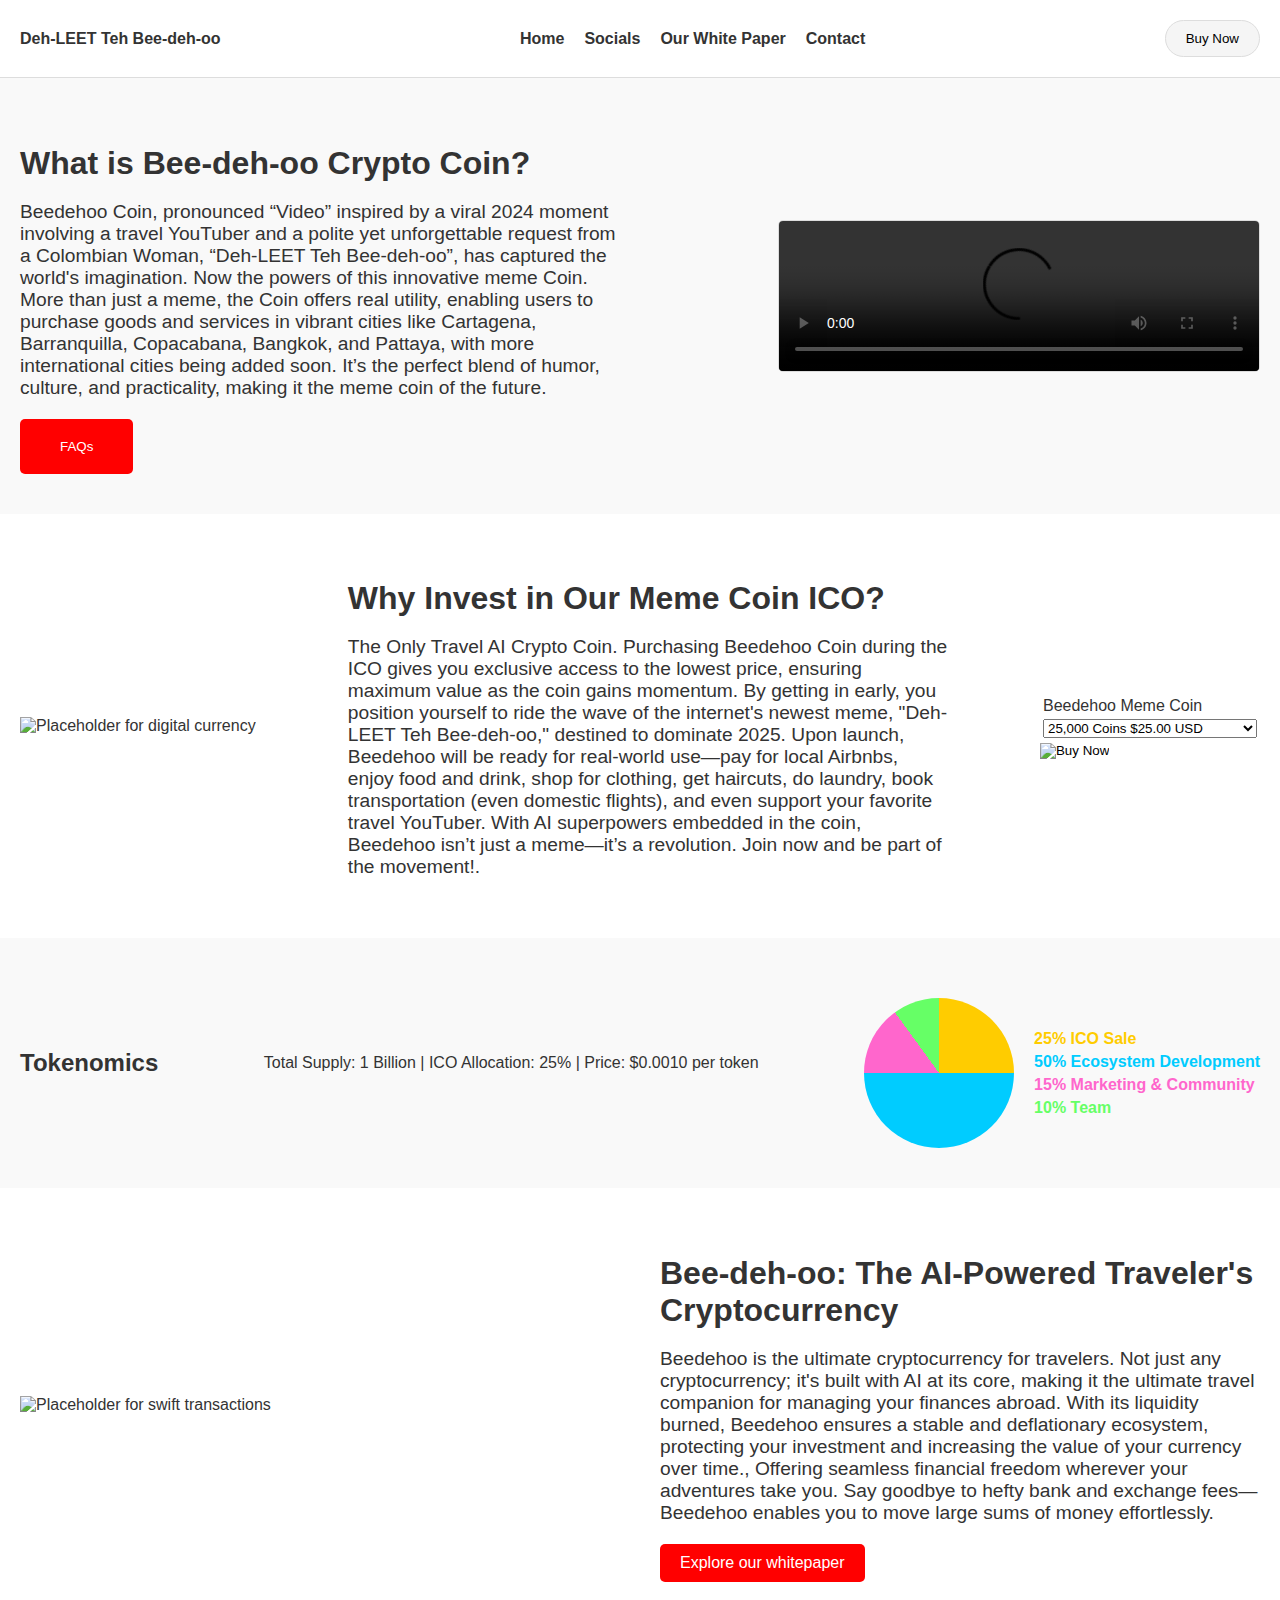
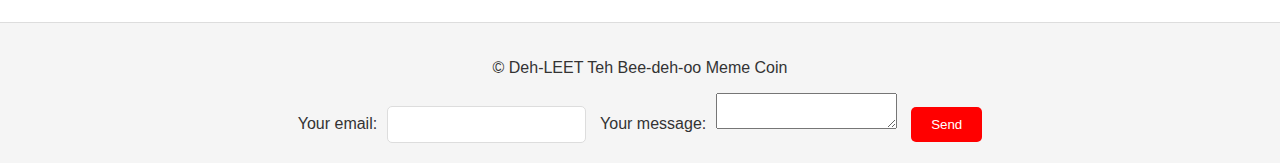
==== index.html @ a0b28b9b "Add files via upload" ====
<!DOCTYPE html>
<html lang="en">
<head>
    <meta charset="UTF-8">
    <meta name="viewport" content="width=device-width, initial-scale=1.0">
    <title>Beedehoo Coin</title>
    <style>
        body, html {
            margin: 0;
            padding: 0;
            font-family: Arial, sans-serif;
            color: #333;
        }

        header {
            display: flex;
            justify-content: space-between;
            align-items: center;
            padding: 20px;
            background-color: #fff;
            border-bottom: 1px solid #ddd;
        }

        header nav {
            display: flex;
            gap: 20px;
        }

        header nav a {
            text-decoration: none;
            color: #333;
            font-weight: bold;
        }

        header .join-button {
            padding: 10px 20px;
            background-color: #f5f5f5;
            border: 1px solid #ddd;
            border-radius: 20px;
            cursor: pointer;
        }

        .section {
            padding: 40px 20px;
            display: flex;
            align-items: center;
            justify-content: space-between;
            gap: 20px;
            flex-wrap: wrap;
        }

        .section:nth-child(odd) {
            background-color: #f9f9f9;
        }

        .section img {
            max-width: 300px;
            height: auto;
        }

        .section-content {
            max-width: 600px;
        }

        .section-content h2 {
            font-size: 2rem;
            margin-bottom: 10px;
        }

        .section-content p {
            font-size: 1.2rem;
            margin-bottom: 20px;
        }

        .section-content button, .section-content a {
            padding: 10px 20px;
            background-color: red;
            color: #fff;
            text-decoration: none;
            border: none;
            border-radius: 5px;
            cursor: pointer;
        }

        .section-content a {
            display: inline-block;
        }

        footer {
            background-color: #f5f5f5;
            padding: 20px;
            text-align: center;
            border-top: 1px solid #ddd;
        }

        footer .subscribe {
            display: flex;
            justify-content: center;
            align-items: center;
            margin-top: 20px;
            gap: 10px;
        }

        footer input[type="email"] {
            padding: 10px;
            border: 1px solid #ddd;
            border-radius: 5px;
        }

        footer button {
            padding: 10px 20px;
            background-color: red;
            color: white;
            border: none;
            border-radius: 5px;
            cursor: pointer;
        }

        video {
            width: 100%;
            max-width: 480px;
            height: auto;
            border: 1px solid #ddd;
            border-radius: 5px;
        }

        .chart {
            display: flex;
            align-items: center;
            gap: 20px;
            margin-top: 20px;
        }

        .tokenomics-chart {
            width: 150px;
            height: 150px;
            background: conic-gradient(
                #ffcc00 0% 25%,    /* ICO Sale */
                #00ccff 25% 75%,   /* Ecosystem Development */
                #ff66cc 75% 90%,   /* Marketing & Community */
                #66ff66 90% 100%   /* Team */
            );
            border-radius: 50%;
        }

        .chart div p {
            margin: 5px 0;
            font-weight: bold;
        }

        .chart div p:nth-child(1) {
            color: #ffcc00;
        }

        .chart div p:nth-child(2) {
            color: #00ccff;
        }

        .chart div p:nth-child(3) {
            color: #ff66cc;
        }

        .chart div p:nth-child(4) {
            color: #66ff66;
        }

        /* Dropdown Menu Styles */
        header nav .dropdown {
            position: relative;
        }

        header nav .dropdown-content {
            display: none;
            position: absolute;
            background-color: #f1f1f1;
            min-width: 160px;
            box-shadow: 0px 8px 16px rgba(0, 0, 0, 0.2);
            z-index: 1;
        }

        header nav .dropdown-content a {
            padding: 12px 16px;
            text-decoration: none;
            color: #333;
            display: block;
        }

        header nav .dropdown-content a:hover {
            background-color: #ddd;
        }

        header nav .dropdown:hover .dropdown-content {
            display: block;
        }

        html {
            scroll-behavior: smooth;
        }

    </style>
</head>
<body>

    <header>
        <div><strong>Deh-LEET Teh Bee-deh-oo</strong></div>
        <nav>
            <a href="#">Home</a>
            <div class="dropdown">
                <a href="#">Socials</a>
                <div class="dropdown-content">
                    <!-- <a href="https://facebook.com" target="_blank">Facebook</a> -->
                    <!-- <a href="https://twitter.com" target="_blank">Twitter</a> -->
                    <!-- <a href="https://instagram.com" target="_blank">Instagram</a> -->
                    <!-- <a href="" target="_blank">Telegram</a> -->
                    <a href="https://chat.google.com/room/AAAAh6MjA50?cls=7" target="_blank">Beedehoo Community</a>
                    <a href="https://www.youtube.com/@Beedehoocoin" target="_blank">YouTube</a>
                    <!-- <a href="https://linkedin.com" target="_blank">LinkedIn</a> -->
                </div>
            </div>
            <a href="ourwhitepaper.html">Our White Paper</a>
            <a href="contactus.html">Contact</a>
        </nav>
        <a href="#buy-section">
        <button class="join-button">Buy Now</button>
        </a>
    </header>

    <main>
        <!-- Section 1 -->
        <section class="section">
            <div class="section-content">
                <h2>What is Bee-deh-oo Crypto Coin?</h2>
                <p>Beedehoo Coin, pronounced “Video” inspired by a viral 2024 moment involving a travel YouTuber and a polite yet unforgettable request from a Colombian Woman, “Deh-LEET Teh Bee-deh-oo”, has captured the world's imagination. Now the powers of this innovative meme Coin. More than just a meme, the Coin offers real utility, enabling users to purchase goods and services in vibrant cities like Cartagena, Barranquilla, Copacabana, Bangkok, and Pattaya, with more international cities being added  soon. It’s the perfect blend of humor, culture, and practicality, making it the meme coin of the future.
                </p>              
                <a href="faq.html">
                    <button>FAQs</button>
                  </a>
            </div>
            <video src="Beedehoo.mp4" controls>
                <p>Your browser does not support HTML video. Here is a <a href="https://beedehoomemecoin.netlify.app/beedehoo.mp4">link to the video</a> instead.</p>
            </video>                       
        </section>

        <!-- Section 2 -->
        <section id="buy-section" class="section">
            <div class="content">
                <img src="https://beedehoomemecoin.netlify.app/african_american_man_using_his_mobile_phone-removebg-preview.png" alt="Placeholder for digital currency">
            </div>                     
            <div class="section-content">
                <h2>Why Invest in Our Meme Coin ICO?</h2>
                <p>The Only Travel AI Crypto Coin. Purchasing Beedehoo Coin during the ICO gives you exclusive access to the lowest price, ensuring maximum value as the coin gains momentum. By getting in early, you position yourself to ride the wave of the internet's newest meme, "Deh-LEET Teh Bee-deh-oo," destined to dominate 2025. Upon launch, Beedehoo will be ready for real-world use—pay for local Airbnbs, enjoy food and drink, shop for clothing, get haircuts, do laundry, book transportation (even domestic flights), and even support your favorite travel YouTuber. With AI superpowers embedded in the coin, Beedehoo isn’t just a meme—it’s a revolution. Join now and be part of the movement!.
                </p>
            </div>            
                <form action="https://www.paypal.com/cgi-bin/webscr" method="post" target="_top">
                    <input type="hidden" name="cmd" value="_s-xclick" />
                    <input type="hidden" name="hosted_button_id" value="T5H7YS8YX5RAS" />
                    <table>
                      <tr>
                        <td>
                          <input type="hidden" name="on0" value="Beedehoo Meme Coin"/>
                          Beedehoo Meme Coin
                        </td>
                      </tr>
                      <tr>
                        <td>
                          <select name="os0">
                            <option value="25,000 Coins">
                              25,000 Coins $25.00 USD
                            </option>
                            <option value="100,000 Coins">
                              100,000 Coins $100.00 USD
                            </option>
                            <option value="2,000,000 Coins">
                              2,000,000 Coins $2,000.00 USD
                            </option>
                          </select>
                        </td>
                      </tr>
                    </table>
                    <input type="hidden" name="currency_code" value="USD" />
                    <input type="image" src="https://www.paypalobjects.com/en_US/i/btn/btn_buynowCC_LG.gif" border="0" name="submit" title="PayPal - The safer, easier way to pay online!" alt="Buy Now" />
                  </form>
            </div>
        </section>

       <!-- Section 3 -->
<section class="section">
    <h2>Tokenomics</h2>
    <p>Total Supply: 1 Billion | ICO Allocation: 25% | Price: $0.0010 per token</p>
    <div class="chart">
        <div class="tokenomics-chart"></div>
        <div>
            <p><strong>25%</strong> ICO Sale</p>
            <p><strong>50%</strong> Ecosystem Development</p>
            <p><strong>15%</strong> Marketing & Community</p>
            <p><strong>10%</strong> Team</p>
        </div>
    </div>
</section>

        <!-- Section 4 -->
        <section class="section">
            <img src="https://beedehoomemecoin.netlify.app/beedehooicon.png" alt="Placeholder for swift transactions">
            <div class="section-content">
                <h2>Bee-deh-oo: The AI-Powered Traveler's Cryptocurrency</h2>
                <p>Beedehoo is the ultimate cryptocurrency for travelers. Not just any cryptocurrency; it's built with AI at its core, making it the ultimate travel companion for managing your finances abroad. With its liquidity burned, Beedehoo ensures a stable and deflationary ecosystem, protecting your investment and increasing the value of your currency over time., Offering seamless financial freedom wherever your adventures take you. Say goodbye to hefty bank and exchange fees—Beedehoo enables you to move large sums of money effortlessly.
                </p>
                <a href="ourwhitepaper.html">Explore our whitepaper</a>
            </div>
        </section>
    </main>

    <footer style="text-align: center;">
        <div>
            <p>&copy; Deh-LEET Teh Bee-deh-oo Meme Coin</p>
        </div>
        <!-- Centered form with horizontal layout -->
        <form 
            action="https://formspree.io/f/mzzbqkbe" 
            method="POST"
            style="display: inline-block; text-align: center;"
        >
            <label style="margin-right: 10px;">
                Your email:
                <input type="email" name="email" style="margin-left: 5px;">
            </label>
            <label style="margin-right: 10px;">
                Your message:
                <textarea name="message" style="margin-left: 5px;"></textarea>
            </label>
            <!-- other form fields go here -->
            <button type="submit">Send</button>
        </form>
    </footer>
</body>
</html>
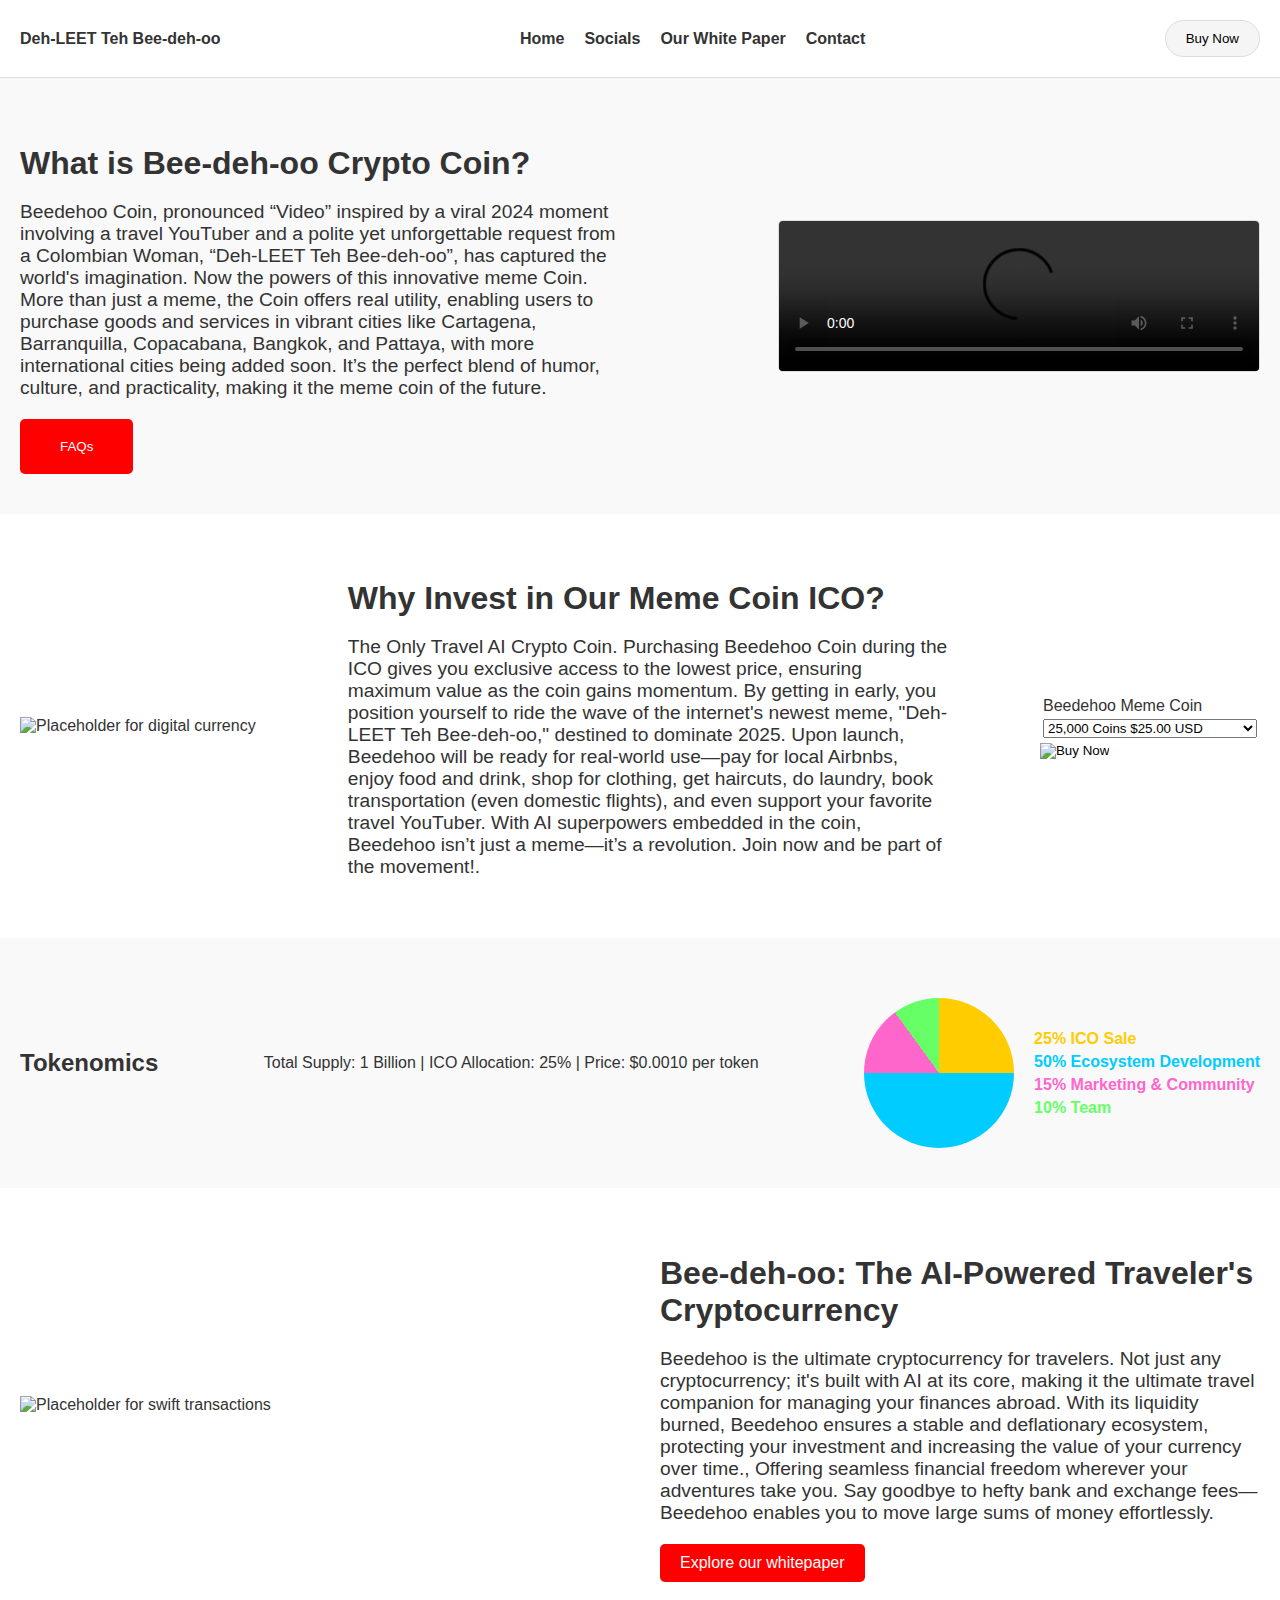
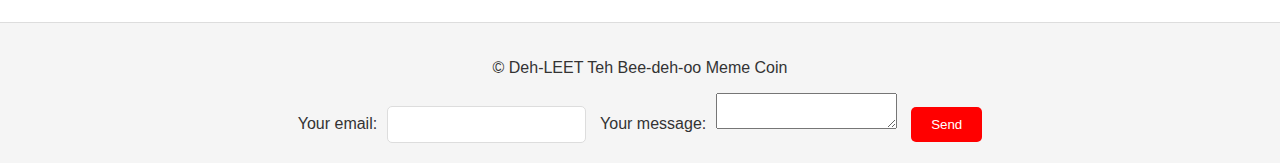
==== commit 621bd8d0: "Add files via upload" ====
--- a/index.html
+++ b/index.html
@@ -209,7 +209,7 @@
                 <a href="#">Socials</a>
                 <div class="dropdown-content">
                     <!-- <a href="https://facebook.com" target="_blank">Facebook</a> -->
-                    <!-- <a href="https://twitter.com" target="_blank">Twitter</a> -->
+                    <a href="https://x.com/beedehoocoin" target="_blank">Twitter</a> 
                     <!-- <a href="https://instagram.com" target="_blank">Instagram</a> -->
                     <!-- <a href="" target="_blank">Telegram</a> -->
                     <a href="https://chat.google.com/room/AAAAh6MjA50?cls=7" target="_blank">Beedehoo Community</a>
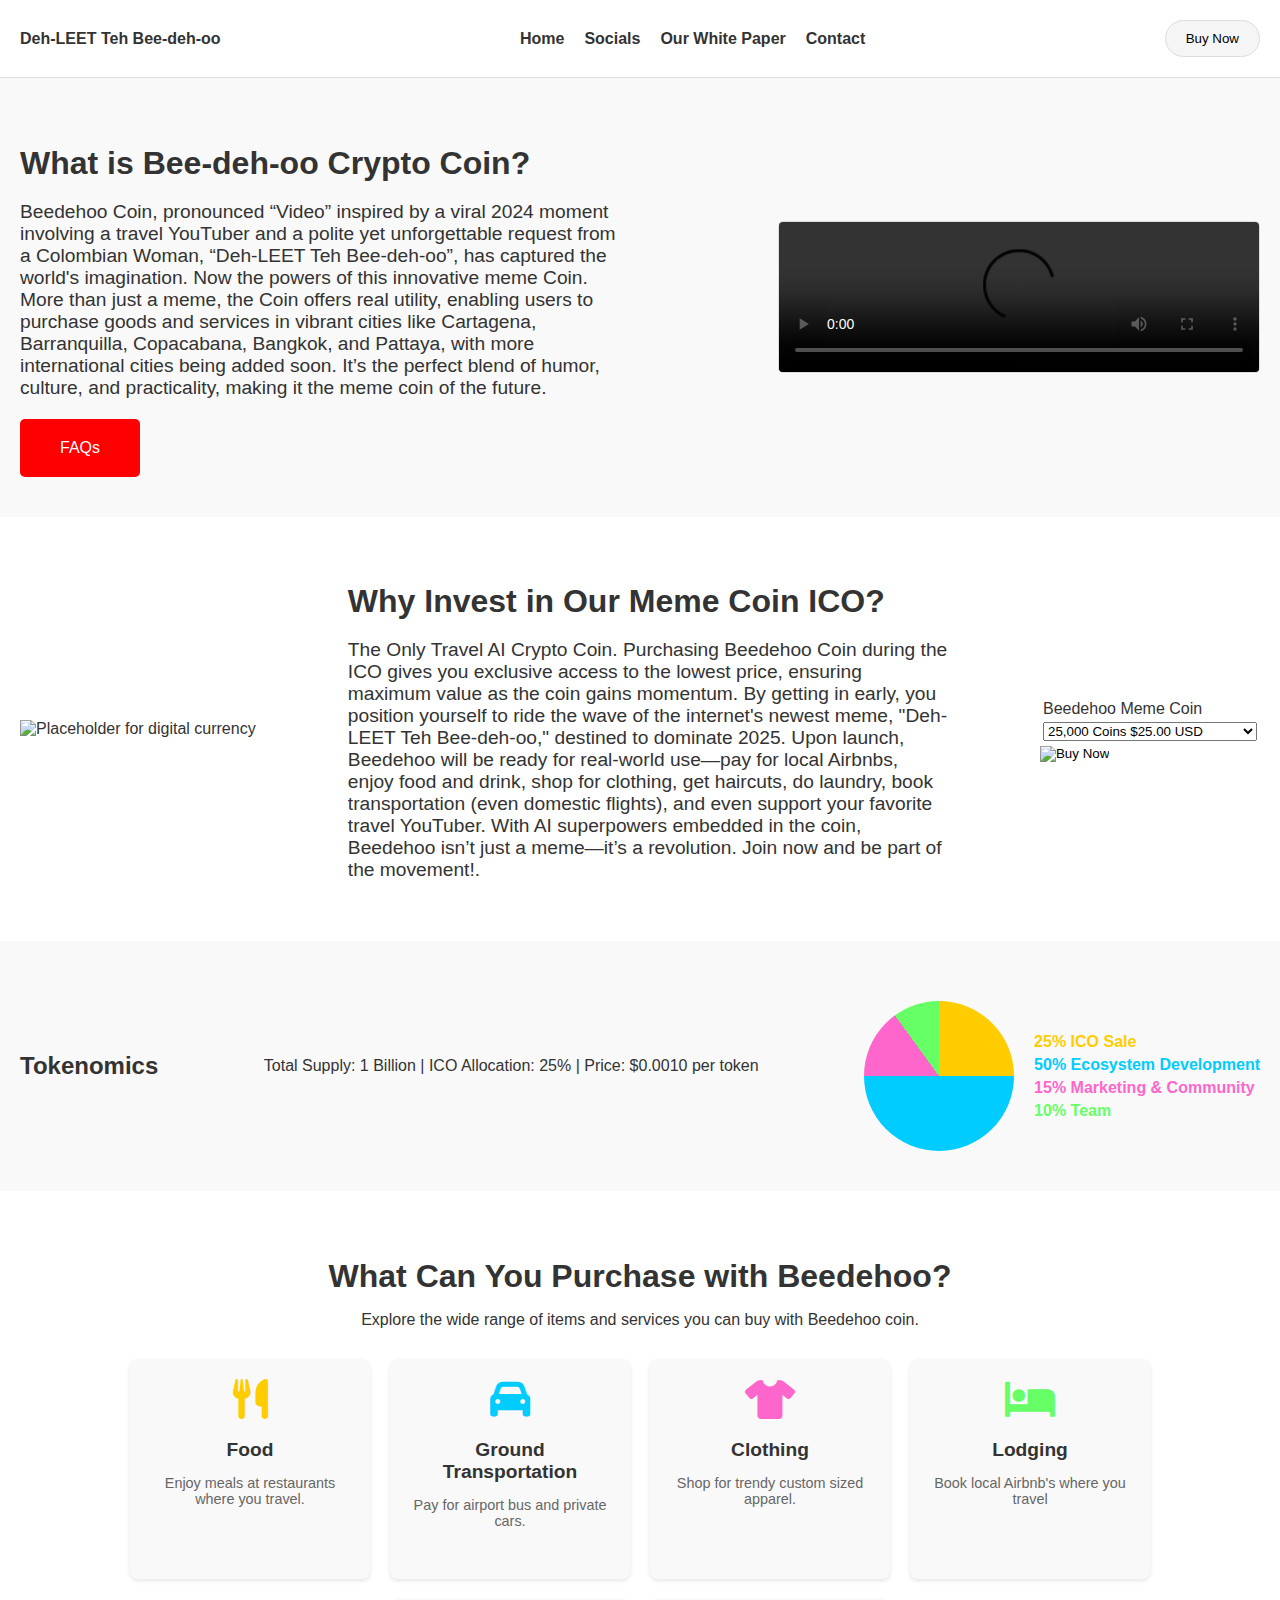
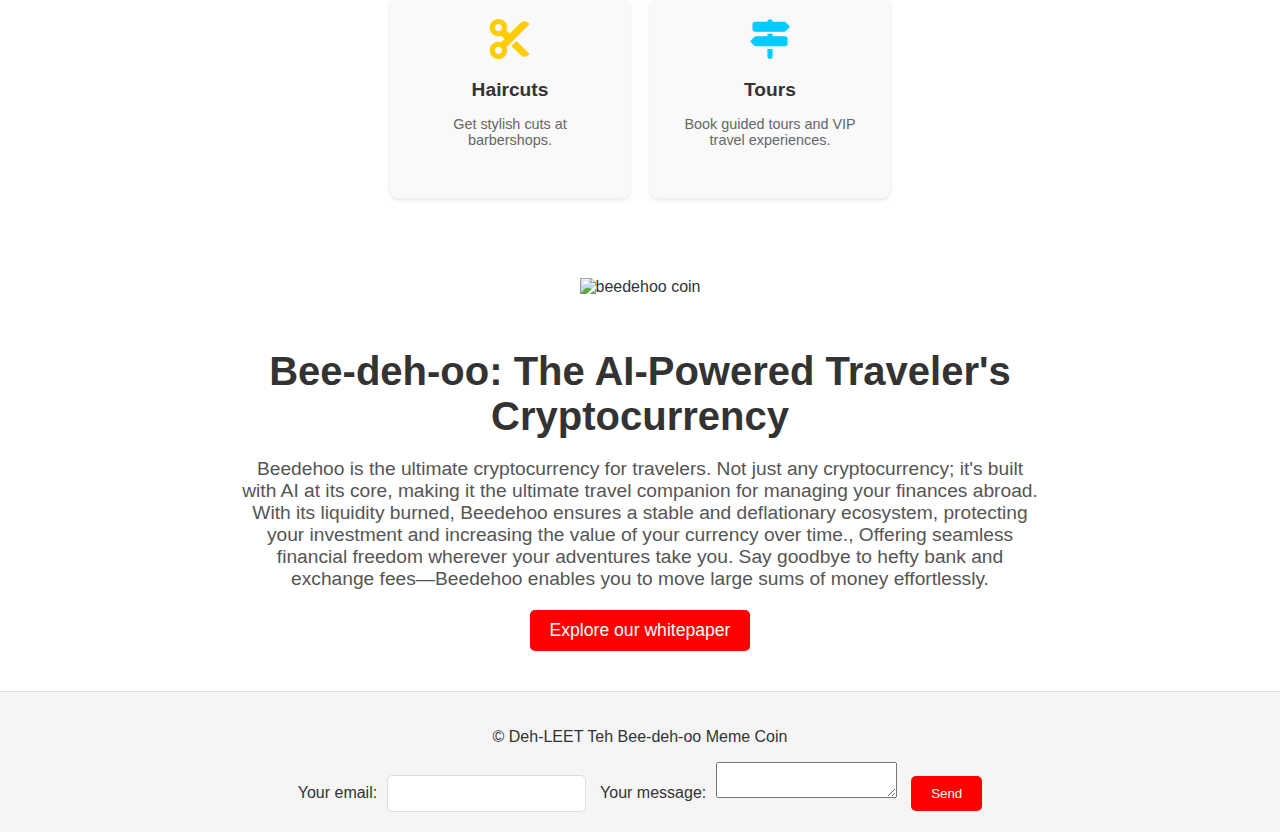
==== commit ad87bb56: "Add files via upload" ====
--- a/index.html
+++ b/index.html
@@ -3,12 +3,13 @@
 <head>
     <meta charset="UTF-8">
     <meta name="viewport" content="width=device-width, initial-scale=1.0">
+    <link rel="stylesheet" href="https://cdnjs.cloudflare.com/ajax/libs/font-awesome/6.0.0/css/all.min.css">
     <title>Beedehoo Coin</title>
     <style>
         body, html {
             margin: 0;
             padding: 0;
-            font-family: Arial, sans-serif;
+            font-family: sans-serif;
             color: #333;
         }
 
@@ -197,6 +198,115 @@
             scroll-behavior: smooth;
         }
 
+        /* Section 4 Styling */
+.section4 {
+  background-color: #ffffff; /* White background */
+  padding: 40px 20px;
+  text-align: center;
+}
+
+.section4 h2 {
+  font-family: sans-serif;
+  font-size: 2em;
+  margin-bottom: 10px;
+}
+
+.section4 p {
+  font-family: sans-serif;
+  font-size: 1em;
+  margin-bottom: 30px;
+}
+
+.section4-container {
+  display: flex;
+  flex-wrap: wrap;
+  justify-content: center;
+  gap: 20px;
+}
+
+.section4-feature {
+  background: #f9f9f9; /* Subtle light gray card background */
+  padding: 20px;
+  border-radius: 8px;
+  width: 200px;
+  box-shadow: 0 2px 4px rgba(0, 0, 0, 0.1);
+  text-align: center;
+}
+
+.section4-feature h3 {
+  font-family: sans-serif;
+  font-size: 1.2em;
+  margin: 10px 0;
+}
+
+.section4-feature p {
+  font-family: sans-serif;
+  font-size: 0.9em;
+  color: #666666; /* Subtle text color */
+}
+
+.section4-icon {
+  font-size: 2.5em; /* Icon size */
+  margin-bottom: 10px;
+}
+
+/* Icon Colors */
+.section4-feature:nth-child(1) .section4-icon { color: #ffcc00; } /* Food */
+.section4-feature:nth-child(2) .section4-icon { color: #00ccff; } /* Ground Transportation */
+.section4-feature:nth-child(3) .section4-icon { color: #ff66cc; } /* Clothing */
+.section4-feature:nth-child(4) .section4-icon { color: #66ff66; } /* Lodging */
+.section4-feature:nth-child(5) .section4-icon { color: #ffcc00; } /* Haircuts */
+.section4-feature:nth-child(6) .section4-icon { color: #00ccff; } /* Tours */
+
+
+.section5 {
+  background-color: #ffffff; /* White background */
+  padding: 40px 20px; /* Add some padding */
+  display: flex;
+  flex-direction: column;
+  align-items: center;
+  text-align: center;
+}
+
+.section5 img {
+  max-width: 150px; /* Adjust image size */
+  margin-bottom: 20px;
+}
+
+.section5 .section-content {
+  max-width: 800px; /* Set a maximum width for the text content */
+}
+
+.section5 h2 {
+  font-size: 2.5em;
+  color: #333333; /* Dark gray for the text */
+  margin-bottom: 15px;
+}
+
+.section5 p {
+  font-size: 1.2em;
+  color: #555555; /* Medium gray for paragraph text */
+  margin-bottom: 20px;
+}
+
+.section5 a {
+  display: inline-block;
+  font-size: 1.1em;
+  text-decoration: none;
+  padding: 10px 20px;
+  border-radius: 5px;
+}
+
+.section .section-content button {
+  font-family: sans-serif; /* Set font to sans-serif */
+  font-size: 1em; /* Adjust size if needed */
+  color: #ffffff; /* White text color */
+  border: none;
+  border-radius: 5px;
+  padding: 10px 20px;
+  cursor: pointer;
+  transition: background-color 0.3s, transform 0.2s;
+}
     </style>
 </head>
 <body>
@@ -298,16 +408,60 @@
     </div>
 </section>
 
-        <!-- Section 4 -->
-        <section class="section">
-            <img src="https://beedehoomemecoin.netlify.app/beedehooicon.png" alt="Placeholder for swift transactions">
+       <!-- Section 4 -->
+<section class="section4">
+    <h2>What Can You Purchase with Beedehoo?</h2>
+    <p>Explore the wide range of items and services you can buy with Beedehoo coin.</p>
+    <div class="section4-container">
+      <!-- Food -->
+      <div class="section4-feature">
+        <i class="fa fa-utensils section4-icon"></i>
+        <h3>Food</h3>
+        <p>Enjoy meals at restaurants where you travel.</p>
+      </div>
+      <!-- Ground Transportation -->
+      <div class="section4-feature">
+        <i class="fa fa-car section4-icon"></i>
+        <h3>Ground Transportation</h3>
+        <p>Pay for airport bus and private cars.</p>
+      </div>
+      <!-- Clothing -->
+      <div class="section4-feature">
+        <i class="fa fa-tshirt section4-icon"></i>
+        <h3>Clothing</h3>
+        <p>Shop for trendy custom sized apparel.</p>
+      </div>
+      <!-- Lodging -->
+      <div class="section4-feature">
+        <i class="fa fa-bed section4-icon"></i>
+        <h3>Lodging</h3>
+        <p>Book local Airbnb's where you travel</p>
+      </div>
+      <!-- Haircuts -->
+      <div class="section4-feature">
+        <i class="fa fa-cut section4-icon"></i>
+        <h3>Haircuts</h3>
+        <p>Get stylish cuts at barbershops.</p>
+      </div>
+      <!-- Tours -->
+      <div class="section4-feature">
+        <i class="fa fa-map-signs section4-icon"></i>
+        <h3>Tours</h3>
+        <p>Book guided tours and VIP travel experiences.</p>
+      </div>
+    </div>
+  </section>
+  
+        <!-- Section 5-->
+          <section class="section5">
+            <img src="https://beedehoomemecoin.netlify.app/beedehooicon.png" alt="beedehoo coin">
             <div class="section-content">
-                <h2>Bee-deh-oo: The AI-Powered Traveler's Cryptocurrency</h2>
-                <p>Beedehoo is the ultimate cryptocurrency for travelers. Not just any cryptocurrency; it's built with AI at its core, making it the ultimate travel companion for managing your finances abroad. With its liquidity burned, Beedehoo ensures a stable and deflationary ecosystem, protecting your investment and increasing the value of your currency over time., Offering seamless financial freedom wherever your adventures take you. Say goodbye to hefty bank and exchange fees—Beedehoo enables you to move large sums of money effortlessly.
-                </p>
-                <a href="ourwhitepaper.html">Explore our whitepaper</a>
+              <h2>Bee-deh-oo: The AI-Powered Traveler's Cryptocurrency</h2>
+              <p>Beedehoo is the ultimate cryptocurrency for travelers. Not just any cryptocurrency; it's built with AI at its core, making it the ultimate travel companion for managing your finances abroad. With its liquidity burned, Beedehoo ensures a stable and deflationary ecosystem, protecting your investment and increasing the value of your currency over time., Offering seamless financial freedom wherever your adventures take you. Say goodbye to hefty bank and exchange fees—Beedehoo enables you to move large sums of money effortlessly.</p>
+              <a href="ourwhitepaper.html">Explore our whitepaper</a>
             </div>
-        </section>
+          </section>
+          
     </main>
 
     <footer style="text-align: center;">
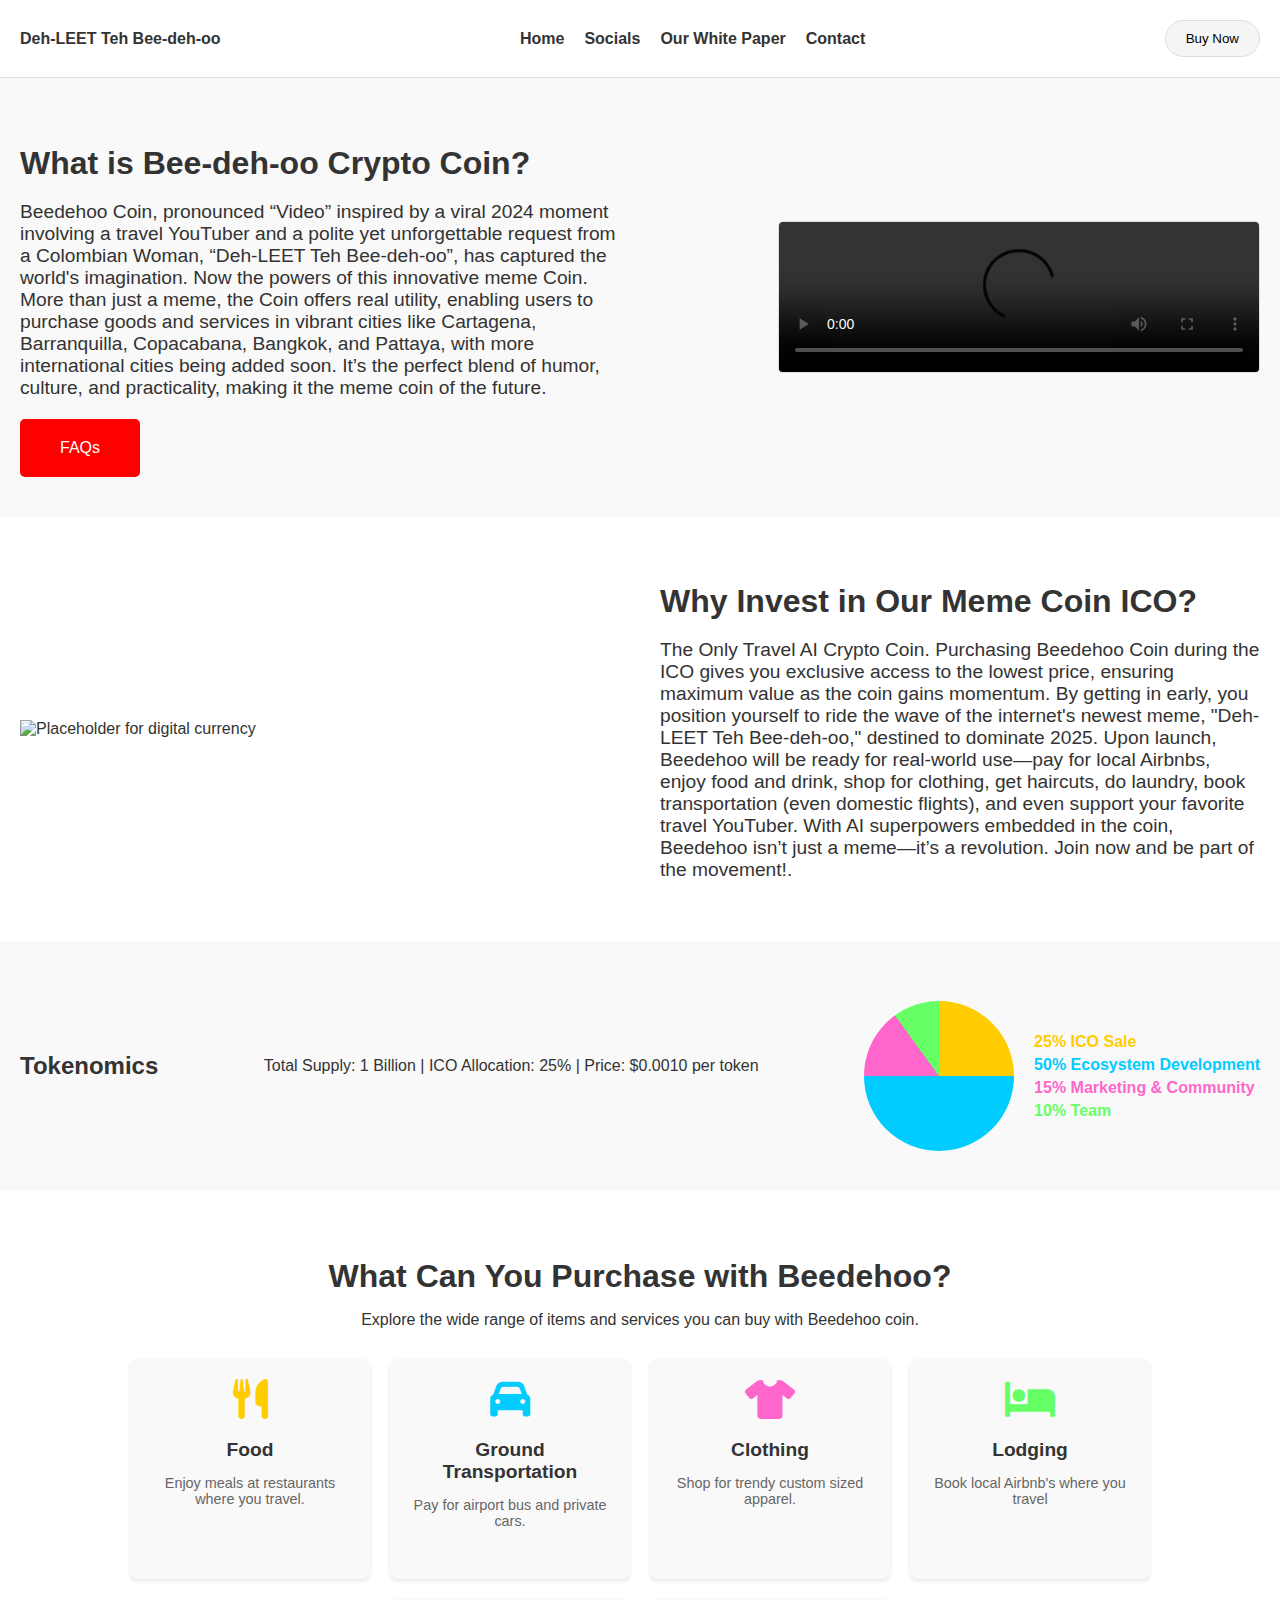
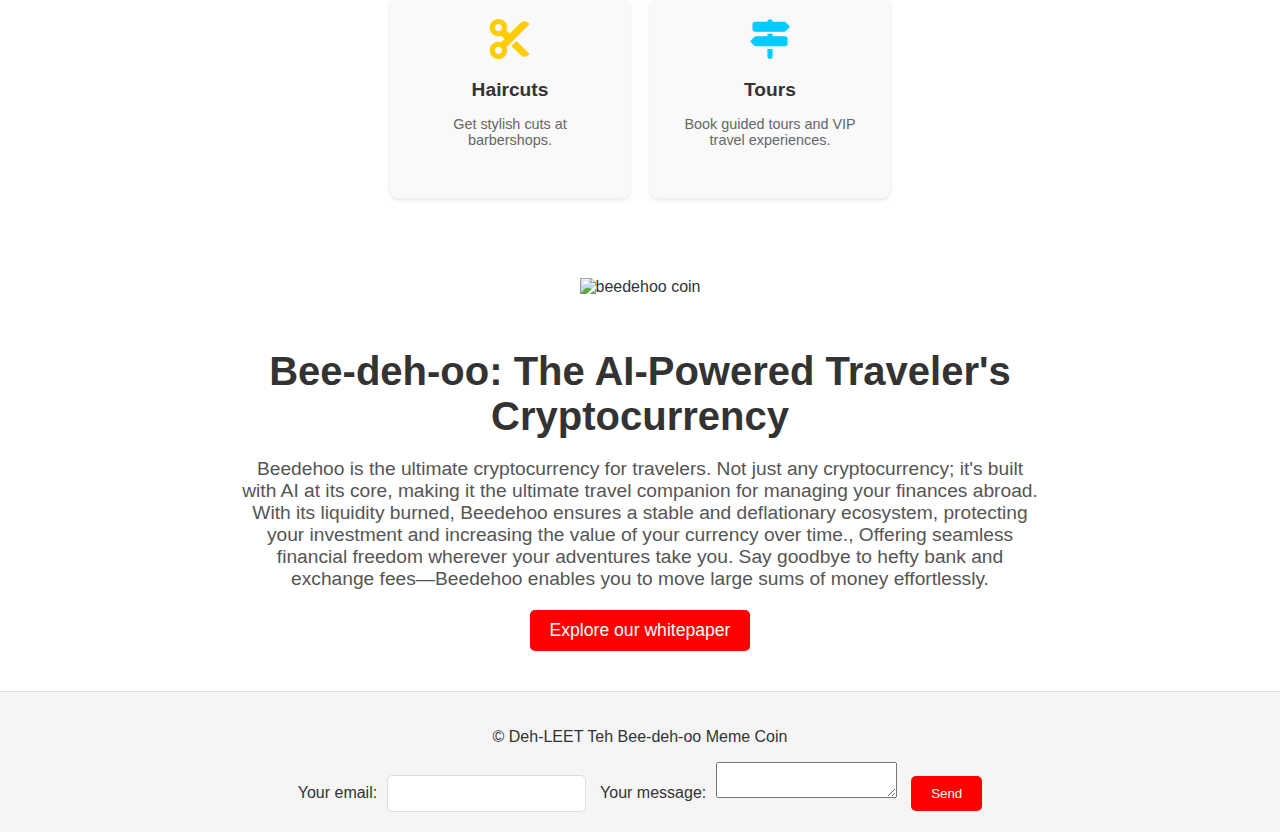
==== commit c739689b: "Update index.html" ====
--- a/index.html
+++ b/index.html
@@ -361,36 +361,6 @@
                 <p>The Only Travel AI Crypto Coin. Purchasing Beedehoo Coin during the ICO gives you exclusive access to the lowest price, ensuring maximum value as the coin gains momentum. By getting in early, you position yourself to ride the wave of the internet's newest meme, "Deh-LEET Teh Bee-deh-oo," destined to dominate 2025. Upon launch, Beedehoo will be ready for real-world use—pay for local Airbnbs, enjoy food and drink, shop for clothing, get haircuts, do laundry, book transportation (even domestic flights), and even support your favorite travel YouTuber. With AI superpowers embedded in the coin, Beedehoo isn’t just a meme—it’s a revolution. Join now and be part of the movement!.
                 </p>
             </div>            
-                <form action="https://www.paypal.com/cgi-bin/webscr" method="post" target="_top">
-                    <input type="hidden" name="cmd" value="_s-xclick" />
-                    <input type="hidden" name="hosted_button_id" value="T5H7YS8YX5RAS" />
-                    <table>
-                      <tr>
-                        <td>
-                          <input type="hidden" name="on0" value="Beedehoo Meme Coin"/>
-                          Beedehoo Meme Coin
-                        </td>
-                      </tr>
-                      <tr>
-                        <td>
-                          <select name="os0">
-                            <option value="25,000 Coins">
-                              25,000 Coins $25.00 USD
-                            </option>
-                            <option value="100,000 Coins">
-                              100,000 Coins $100.00 USD
-                            </option>
-                            <option value="2,000,000 Coins">
-                              2,000,000 Coins $2,000.00 USD
-                            </option>
-                          </select>
-                        </td>
-                      </tr>
-                    </table>
-                    <input type="hidden" name="currency_code" value="USD" />
-                    <input type="image" src="https://www.paypalobjects.com/en_US/i/btn/btn_buynowCC_LG.gif" border="0" name="submit" title="PayPal - The safer, easier way to pay online!" alt="Buy Now" />
-                  </form>
-            </div>
         </section>
 
        <!-- Section 3 -->
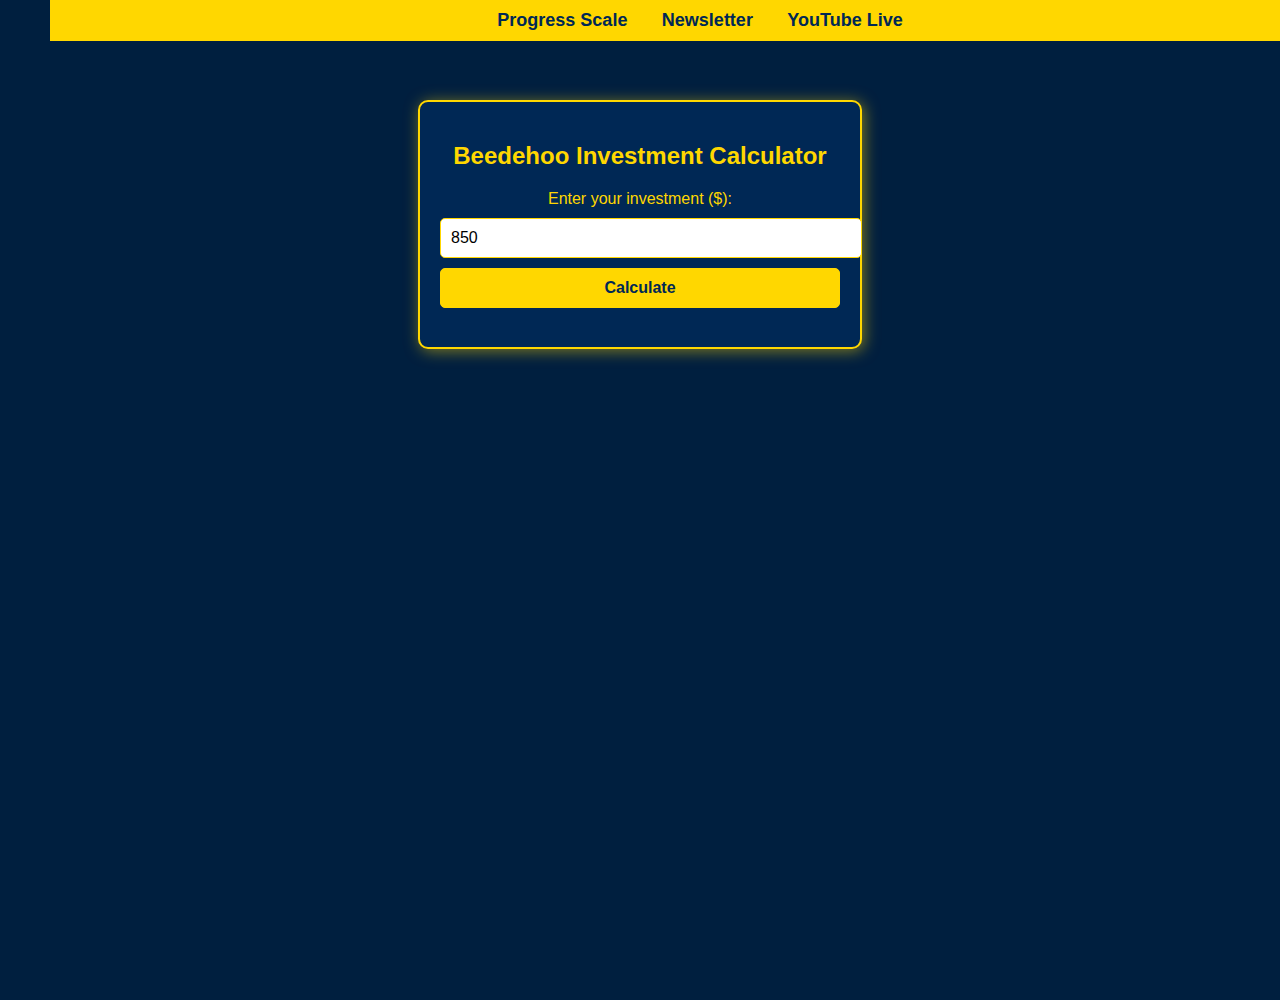
==== commit c2d6380b: "Add files via upload" ====
--- a/index.html
+++ b/index.html
@@ -3,458 +3,101 @@
 <head>
     <meta charset="UTF-8">
     <meta name="viewport" content="width=device-width, initial-scale=1.0">
-    <link rel="stylesheet" href="https://cdnjs.cloudflare.com/ajax/libs/font-awesome/6.0.0/css/all.min.css">
-    <title>Beedehoo Coin</title>
+    <title>Beedehoo Investment Calculator</title>
     <style>
-        body, html {
-            margin: 0;
-            padding: 0;
-            font-family: sans-serif;
-            color: #333;
+        body {
+            font-family: Arial, sans-serif;
+            text-align: center;
+            margin: 50px;
+            background-color: #001f3f;
+            color: #FFD700;
+            overflow: hidden;
+            position: relative;
         }
-
-        header {
-            display: flex;
-            justify-content: space-between;
-            align-items: center;
-            padding: 20px;
-            background-color: #fff;
-            border-bottom: 1px solid #ddd;
+        .stars {
+            width: 100%;
+            height: 100vh;
+            position: absolute;
+            top: 0;
+            left: 0;
+            background: url('https://www.transparenttextures.com/patterns/stardust.png');
+            animation: flyThrough 10s linear infinite;
         }
-
-        header nav {
-            display: flex;
-            gap: 20px;
+        @keyframes flyThrough {
+            from { transform: translateY(0); }
+            to { transform: translateY(-100%); }
         }
-
-        header nav a {
+        .nav {
+            background-color: #FFD700;
+            padding: 10px;
+            text-align: center;
+            position: fixed;
+            top: 0;
+            width: 100%;
+            z-index: 10;
+        }
+        .nav a {
+            color: #002855;
             text-decoration: none;
-            color: #333;
+            margin: 0 15px;
+            font-size: 18px;
             font-weight: bold;
         }
-
-        header .join-button {
-            padding: 10px 20px;
-            background-color: #f5f5f5;
-            border: 1px solid #ddd;
-            border-radius: 20px;
+        .nav a:hover {
+            color: #FFC107;
+        }
+        .container {
+            max-width: 400px;
+            margin: 100px auto 0 auto;
+            padding: 20px;
+            border: 2px solid #FFD700;
+            border-radius: 10px;
+            box-shadow: 2px 2px 15px rgba(255, 215, 0, 0.5);
+            background-color: #002855;
+            position: relative;
+            z-index: 2;
+        }
+        input, button {
+            margin-top: 10px;
+            padding: 10px;
+            width: 100%;
+            border: 1px solid #FFD700;
+            border-radius: 5px;
+            font-size: 16px;
+        }
+        button {
+            background-color: #FFD700;
+            color: #002855;
+            font-weight: bold;
             cursor: pointer;
         }
-
-        .section {
-            padding: 40px 20px;
-            display: flex;
-            align-items: center;
-            justify-content: space-between;
-            gap: 20px;
-            flex-wrap: wrap;
+        button:hover {
+            background-color: #FFC107;
         }
-
-        .section:nth-child(odd) {
-            background-color: #f9f9f9;
-        }
-
-        .section img {
-            max-width: 300px;
-            height: auto;
-        }
-
-        .section-content {
-            max-width: 600px;
-        }
-
-        .section-content h2 {
-            font-size: 2rem;
-            margin-bottom: 10px;
-        }
-
-        .section-content p {
-            font-size: 1.2rem;
-            margin-bottom: 20px;
-        }
-
-        .section-content button, .section-content a {
-            padding: 10px 20px;
-            background-color: red;
-            color: #fff;
-            text-decoration: none;
-            border: none;
-            border-radius: 5px;
-            cursor: pointer;
-        }
-
-        .section-content a {
-            display: inline-block;
-        }
-
-        footer {
-            background-color: #f5f5f5;
-            padding: 20px;
-            text-align: center;
-            border-top: 1px solid #ddd;
-        }
-
-        footer .subscribe {
-            display: flex;
-            justify-content: center;
-            align-items: center;
-            margin-top: 20px;
-            gap: 10px;
-        }
-
-        footer input[type="email"] {
-            padding: 10px;
-            border: 1px solid #ddd;
-            border-radius: 5px;
-        }
-
-        footer button {
-            padding: 10px 20px;
-            background-color: red;
-            color: white;
-            border: none;
-            border-radius: 5px;
-            cursor: pointer;
-        }
-
-        video {
-            width: 100%;
-            max-width: 480px;
-            height: auto;
-            border: 1px solid #ddd;
-            border-radius: 5px;
-        }
-
-        .chart {
-            display: flex;
-            align-items: center;
-            gap: 20px;
-            margin-top: 20px;
-        }
-
-        .tokenomics-chart {
-            width: 150px;
-            height: 150px;
-            background: conic-gradient(
-                #ffcc00 0% 25%,    /* ICO Sale */
-                #00ccff 25% 75%,   /* Ecosystem Development */
-                #ff66cc 75% 90%,   /* Marketing & Community */
-                #66ff66 90% 100%   /* Team */
-            );
-            border-radius: 50%;
-        }
-
-        .chart div p {
-            margin: 5px 0;
-            font-weight: bold;
-        }
-
-        .chart div p:nth-child(1) {
-            color: #ffcc00;
-        }
-
-        .chart div p:nth-child(2) {
-            color: #00ccff;
-        }
-
-        .chart div p:nth-child(3) {
-            color: #ff66cc;
-        }
-
-        .chart div p:nth-child(4) {
-            color: #66ff66;
-        }
-
-        /* Dropdown Menu Styles */
-        header nav .dropdown {
-            position: relative;
-        }
-
-        header nav .dropdown-content {
-            display: none;
-            position: absolute;
-            background-color: #f1f1f1;
-            min-width: 160px;
-            box-shadow: 0px 8px 16px rgba(0, 0, 0, 0.2);
-            z-index: 1;
-        }
-
-        header nav .dropdown-content a {
-            padding: 12px 16px;
-            text-decoration: none;
-            color: #333;
-            display: block;
-        }
-
-        header nav .dropdown-content a:hover {
-            background-color: #ddd;
-        }
-
-        header nav .dropdown:hover .dropdown-content {
-            display: block;
-        }
-
-        html {
-            scroll-behavior: smooth;
-        }
-
-        /* Section 4 Styling */
-.section4 {
-  background-color: #ffffff; /* White background */
-  padding: 40px 20px;
-  text-align: center;
-}
-
-.section4 h2 {
-  font-family: sans-serif;
-  font-size: 2em;
-  margin-bottom: 10px;
-}
-
-.section4 p {
-  font-family: sans-serif;
-  font-size: 1em;
-  margin-bottom: 30px;
-}
-
-.section4-container {
-  display: flex;
-  flex-wrap: wrap;
-  justify-content: center;
-  gap: 20px;
-}
-
-.section4-feature {
-  background: #f9f9f9; /* Subtle light gray card background */
-  padding: 20px;
-  border-radius: 8px;
-  width: 200px;
-  box-shadow: 0 2px 4px rgba(0, 0, 0, 0.1);
-  text-align: center;
-}
-
-.section4-feature h3 {
-  font-family: sans-serif;
-  font-size: 1.2em;
-  margin: 10px 0;
-}
-
-.section4-feature p {
-  font-family: sans-serif;
-  font-size: 0.9em;
-  color: #666666; /* Subtle text color */
-}
-
-.section4-icon {
-  font-size: 2.5em; /* Icon size */
-  margin-bottom: 10px;
-}
-
-/* Icon Colors */
-.section4-feature:nth-child(1) .section4-icon { color: #ffcc00; } /* Food */
-.section4-feature:nth-child(2) .section4-icon { color: #00ccff; } /* Ground Transportation */
-.section4-feature:nth-child(3) .section4-icon { color: #ff66cc; } /* Clothing */
-.section4-feature:nth-child(4) .section4-icon { color: #66ff66; } /* Lodging */
-.section4-feature:nth-child(5) .section4-icon { color: #ffcc00; } /* Haircuts */
-.section4-feature:nth-child(6) .section4-icon { color: #00ccff; } /* Tours */
-
-
-.section5 {
-  background-color: #ffffff; /* White background */
-  padding: 40px 20px; /* Add some padding */
-  display: flex;
-  flex-direction: column;
-  align-items: center;
-  text-align: center;
-}
-
-.section5 img {
-  max-width: 150px; /* Adjust image size */
-  margin-bottom: 20px;
-}
-
-.section5 .section-content {
-  max-width: 800px; /* Set a maximum width for the text content */
-}
-
-.section5 h2 {
-  font-size: 2.5em;
-  color: #333333; /* Dark gray for the text */
-  margin-bottom: 15px;
-}
-
-.section5 p {
-  font-size: 1.2em;
-  color: #555555; /* Medium gray for paragraph text */
-  margin-bottom: 20px;
-}
-
-.section5 a {
-  display: inline-block;
-  font-size: 1.1em;
-  text-decoration: none;
-  padding: 10px 20px;
-  border-radius: 5px;
-}
-
-.section .section-content button {
-  font-family: sans-serif; /* Set font to sans-serif */
-  font-size: 1em; /* Adjust size if needed */
-  color: #ffffff; /* White text color */
-  border: none;
-  border-radius: 5px;
-  padding: 10px 20px;
-  cursor: pointer;
-  transition: background-color 0.3s, transform 0.2s;
-}
     </style>
 </head>
 <body>
+    <div class="stars"></div>
+    <div class="nav">
+        <!-- <a href="#calculator">Calculator</a> -->
+        <a href="progressscale.html">Progress Scale</a>
+        <a href="#newsletter">Newsletter</a>
+        <a href="https://www.youtube.com/@Beedehoocoin">YouTube Live</a>
+    </div>
+    <div class="container" id="calculator">
+        <h2>Beedehoo Investment Calculator</h2>
+        <label for="investment">Enter your investment ($):</label>
+        <input type="number" id="investment" value="850">
+        <button onclick="calculateProfit()">Calculate</button>
+        <h3 id="result"></h3>
+    </div>
 
-    <header>
-        <div><strong>Deh-LEET Teh Bee-deh-oo</strong></div>
-        <nav>
-            <a href="#">Home</a>
-            <div class="dropdown">
-                <a href="#">Socials</a>
-                <div class="dropdown-content">
-                    <!-- <a href="https://facebook.com" target="_blank">Facebook</a> -->
-                    <a href="https://x.com/beedehoocoin" target="_blank">Twitter</a> 
-                    <!-- <a href="https://instagram.com" target="_blank">Instagram</a> -->
-                    <!-- <a href="" target="_blank">Telegram</a> -->
-                    <a href="https://chat.google.com/room/AAAAh6MjA50?cls=7" target="_blank">Beedehoo Community</a>
-                    <a href="https://www.youtube.com/@Beedehoocoin" target="_blank">YouTube</a>
-                    <!-- <a href="https://linkedin.com" target="_blank">LinkedIn</a> -->
-                </div>
-            </div>
-            <a href="ourwhitepaper.html">Our White Paper</a>
-            <a href="contactus.html">Contact</a>
-        </nav>
-        <a href="#buy-section">
-        <button class="join-button">Buy Now</button>
-        </a>
-    </header>
-
-    <main>
-        <!-- Section 1 -->
-        <section class="section">
-            <div class="section-content">
-                <h2>What is Bee-deh-oo Crypto Coin?</h2>
-                <p>Beedehoo Coin, pronounced “Video” inspired by a viral 2024 moment involving a travel YouTuber and a polite yet unforgettable request from a Colombian Woman, “Deh-LEET Teh Bee-deh-oo”, has captured the world's imagination. Now the powers of this innovative meme Coin. More than just a meme, the Coin offers real utility, enabling users to purchase goods and services in vibrant cities like Cartagena, Barranquilla, Copacabana, Bangkok, and Pattaya, with more international cities being added  soon. It’s the perfect blend of humor, culture, and practicality, making it the meme coin of the future.
-                </p>              
-                <a href="faq.html">
-                    <button>FAQs</button>
-                  </a>
-            </div>
-            <video src="Beedehoo.mp4" controls>
-                <p>Your browser does not support HTML video. Here is a <a href="https://beedehoomemecoin.netlify.app/beedehoo.mp4">link to the video</a> instead.</p>
-            </video>                       
-        </section>
-
-        <!-- Section 2 -->
-        <section id="buy-section" class="section">
-            <div class="content">
-                <img src="https://beedehoomemecoin.netlify.app/african_american_man_using_his_mobile_phone-removebg-preview.png" alt="Placeholder for digital currency">
-            </div>                     
-            <div class="section-content">
-                <h2>Why Invest in Our Meme Coin ICO?</h2>
-                <p>The Only Travel AI Crypto Coin. Purchasing Beedehoo Coin during the ICO gives you exclusive access to the lowest price, ensuring maximum value as the coin gains momentum. By getting in early, you position yourself to ride the wave of the internet's newest meme, "Deh-LEET Teh Bee-deh-oo," destined to dominate 2025. Upon launch, Beedehoo will be ready for real-world use—pay for local Airbnbs, enjoy food and drink, shop for clothing, get haircuts, do laundry, book transportation (even domestic flights), and even support your favorite travel YouTuber. With AI superpowers embedded in the coin, Beedehoo isn’t just a meme—it’s a revolution. Join now and be part of the movement!.
-                </p>
-            </div>            
-        </section>
-
-       <!-- Section 3 -->
-<section class="section">
-    <h2>Tokenomics</h2>
-    <p>Total Supply: 1 Billion | ICO Allocation: 25% | Price: $0.0010 per token</p>
-    <div class="chart">
-        <div class="tokenomics-chart"></div>
-        <div>
-            <p><strong>25%</strong> ICO Sale</p>
-            <p><strong>50%</strong> Ecosystem Development</p>
-            <p><strong>15%</strong> Marketing & Community</p>
-            <p><strong>10%</strong> Team</p>
-        </div>
-    </div>
-</section>
-
-       <!-- Section 4 -->
-<section class="section4">
-    <h2>What Can You Purchase with Beedehoo?</h2>
-    <p>Explore the wide range of items and services you can buy with Beedehoo coin.</p>
-    <div class="section4-container">
-      <!-- Food -->
-      <div class="section4-feature">
-        <i class="fa fa-utensils section4-icon"></i>
-        <h3>Food</h3>
-        <p>Enjoy meals at restaurants where you travel.</p>
-      </div>
-      <!-- Ground Transportation -->
-      <div class="section4-feature">
-        <i class="fa fa-car section4-icon"></i>
-        <h3>Ground Transportation</h3>
-        <p>Pay for airport bus and private cars.</p>
-      </div>
-      <!-- Clothing -->
-      <div class="section4-feature">
-        <i class="fa fa-tshirt section4-icon"></i>
-        <h3>Clothing</h3>
-        <p>Shop for trendy custom sized apparel.</p>
-      </div>
-      <!-- Lodging -->
-      <div class="section4-feature">
-        <i class="fa fa-bed section4-icon"></i>
-        <h3>Lodging</h3>
-        <p>Book local Airbnb's where you travel</p>
-      </div>
-      <!-- Haircuts -->
-      <div class="section4-feature">
-        <i class="fa fa-cut section4-icon"></i>
-        <h3>Haircuts</h3>
-        <p>Get stylish cuts at barbershops.</p>
-      </div>
-      <!-- Tours -->
-      <div class="section4-feature">
-        <i class="fa fa-map-signs section4-icon"></i>
-        <h3>Tours</h3>
-        <p>Book guided tours and VIP travel experiences.</p>
-      </div>
-    </div>
-  </section>
-  
-        <!-- Section 5-->
-          <section class="section5">
-            <img src="https://beedehoomemecoin.netlify.app/beedehooicon.png" alt="beedehoo coin">
-            <div class="section-content">
-              <h2>Bee-deh-oo: The AI-Powered Traveler's Cryptocurrency</h2>
-              <p>Beedehoo is the ultimate cryptocurrency for travelers. Not just any cryptocurrency; it's built with AI at its core, making it the ultimate travel companion for managing your finances abroad. With its liquidity burned, Beedehoo ensures a stable and deflationary ecosystem, protecting your investment and increasing the value of your currency over time., Offering seamless financial freedom wherever your adventures take you. Say goodbye to hefty bank and exchange fees—Beedehoo enables you to move large sums of money effortlessly.</p>
-              <a href="ourwhitepaper.html">Explore our whitepaper</a>
-            </div>
-          </section>
-          
-    </main>
-
-    <footer style="text-align: center;">
-        <div>
-            <p>&copy; Deh-LEET Teh Bee-deh-oo Meme Coin</p>
-        </div>
-        <!-- Centered form with horizontal layout -->
-        <form 
-            action="https://formspree.io/f/mzzbqkbe" 
-            method="POST"
-            style="display: inline-block; text-align: center;"
-        >
-            <label style="margin-right: 10px;">
-                Your email:
-                <input type="email" name="email" style="margin-left: 5px;">
-            </label>
-            <label style="margin-right: 10px;">
-                Your message:
-                <textarea name="message" style="margin-left: 5px;"></textarea>
-            </label>
-            <!-- other form fields go here -->
-            <button type="submit">Send</button>
-        </form>
-    </footer>
+    <script>
+        function calculateProfit() {
+            let investment = parseFloat(document.getElementById("investment").value);
+            let finalValue = investment * (1 + (10000 / 850)); // Calculates final amount with $10,000 profit
+            document.getElementById("result").innerText = `Your investment could grow to: $${finalValue.toFixed(2)}`;
+        }
+    </script>
 </body>
 </html>
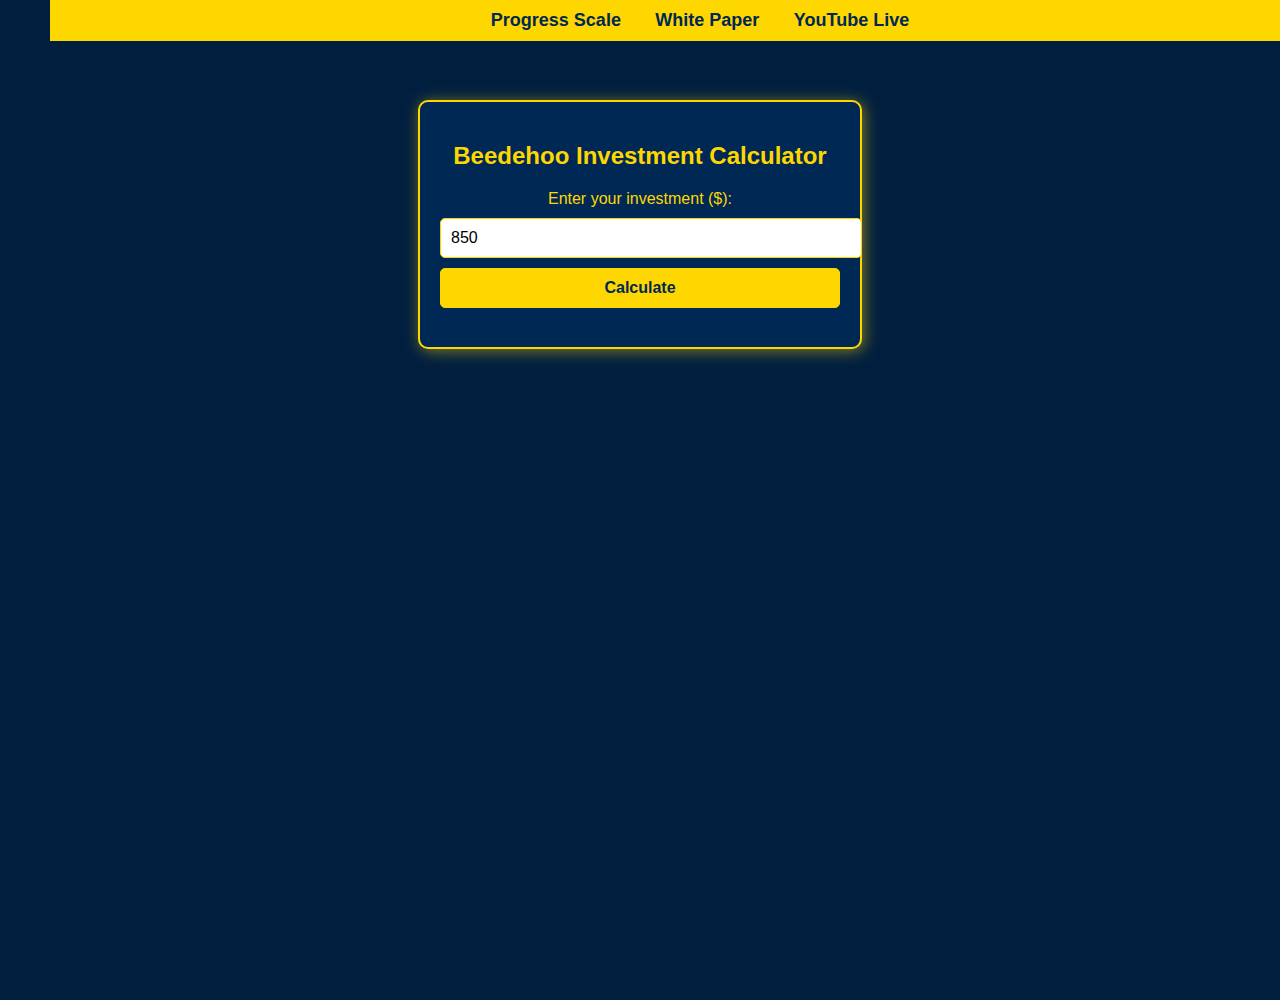
==== commit 639e6a80: "Add files via upload" ====
--- a/index.html
+++ b/index.html
@@ -81,7 +81,7 @@
     <div class="nav">
         <!-- <a href="#calculator">Calculator</a> -->
         <a href="progressscale.html">Progress Scale</a>
-        <a href="#newsletter">Newsletter</a>
+        <a href="ourwhitepaper.html">White Paper</a>
         <a href="https://www.youtube.com/@Beedehoocoin">YouTube Live</a>
     </div>
     <div class="container" id="calculator">
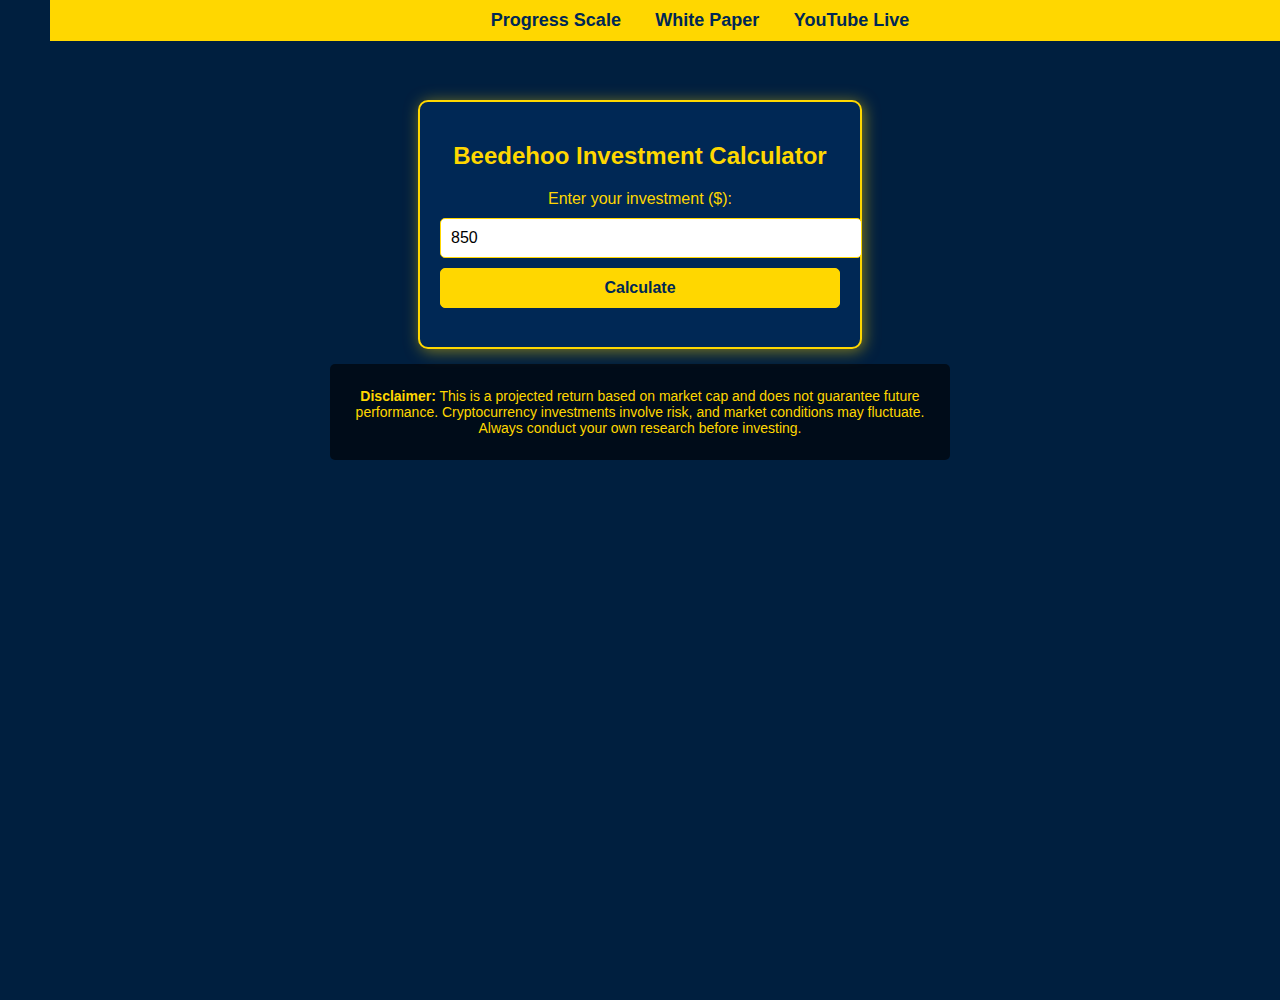
==== commit be537b36: "Add files via upload" ====
--- a/index.html
+++ b/index.html
@@ -74,6 +74,19 @@
         button:hover {
             background-color: #FFC107;
         }
+
+        .disclaimer {
+        margin-top: 15px;
+        font-size: 14px;
+        color: #FFD700;
+        background: rgba(0, 0, 0, 0.6);
+        padding: 10px;
+        border-radius: 5px;
+        max-width: 600px;
+        margin-left: auto;
+        margin-right: auto;
+        text-align: center;
+    }
     </style>
 </head>
 <body>
@@ -92,6 +105,11 @@
         <h3 id="result"></h3>
     </div>
 
+    <!-- Disclaimer -->
+<div class="disclaimer">
+    <p><strong>Disclaimer:</strong> This is a projected return based on market cap and does not guarantee future performance. Cryptocurrency investments involve risk, and market conditions may fluctuate. Always conduct your own research before investing.</p>
+</div>
+
     <script>
         function calculateProfit() {
             let investment = parseFloat(document.getElementById("investment").value);
